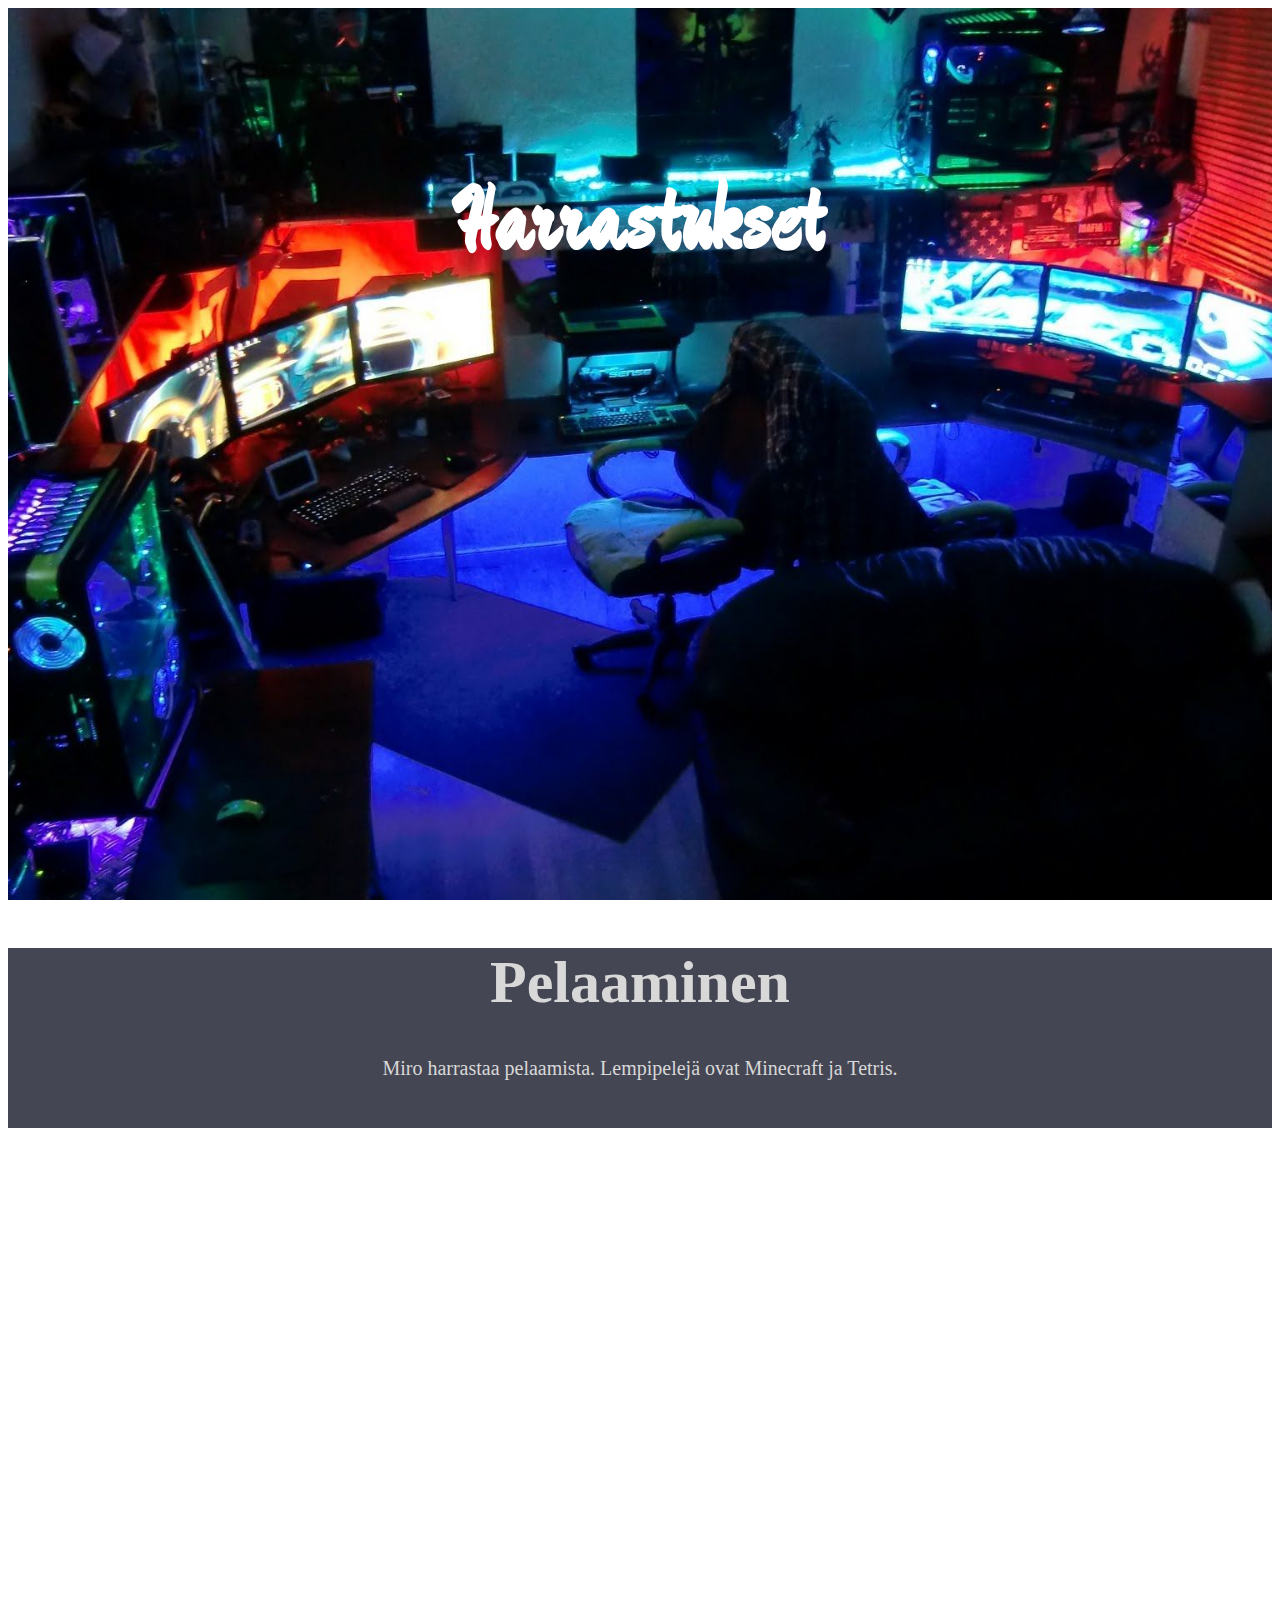
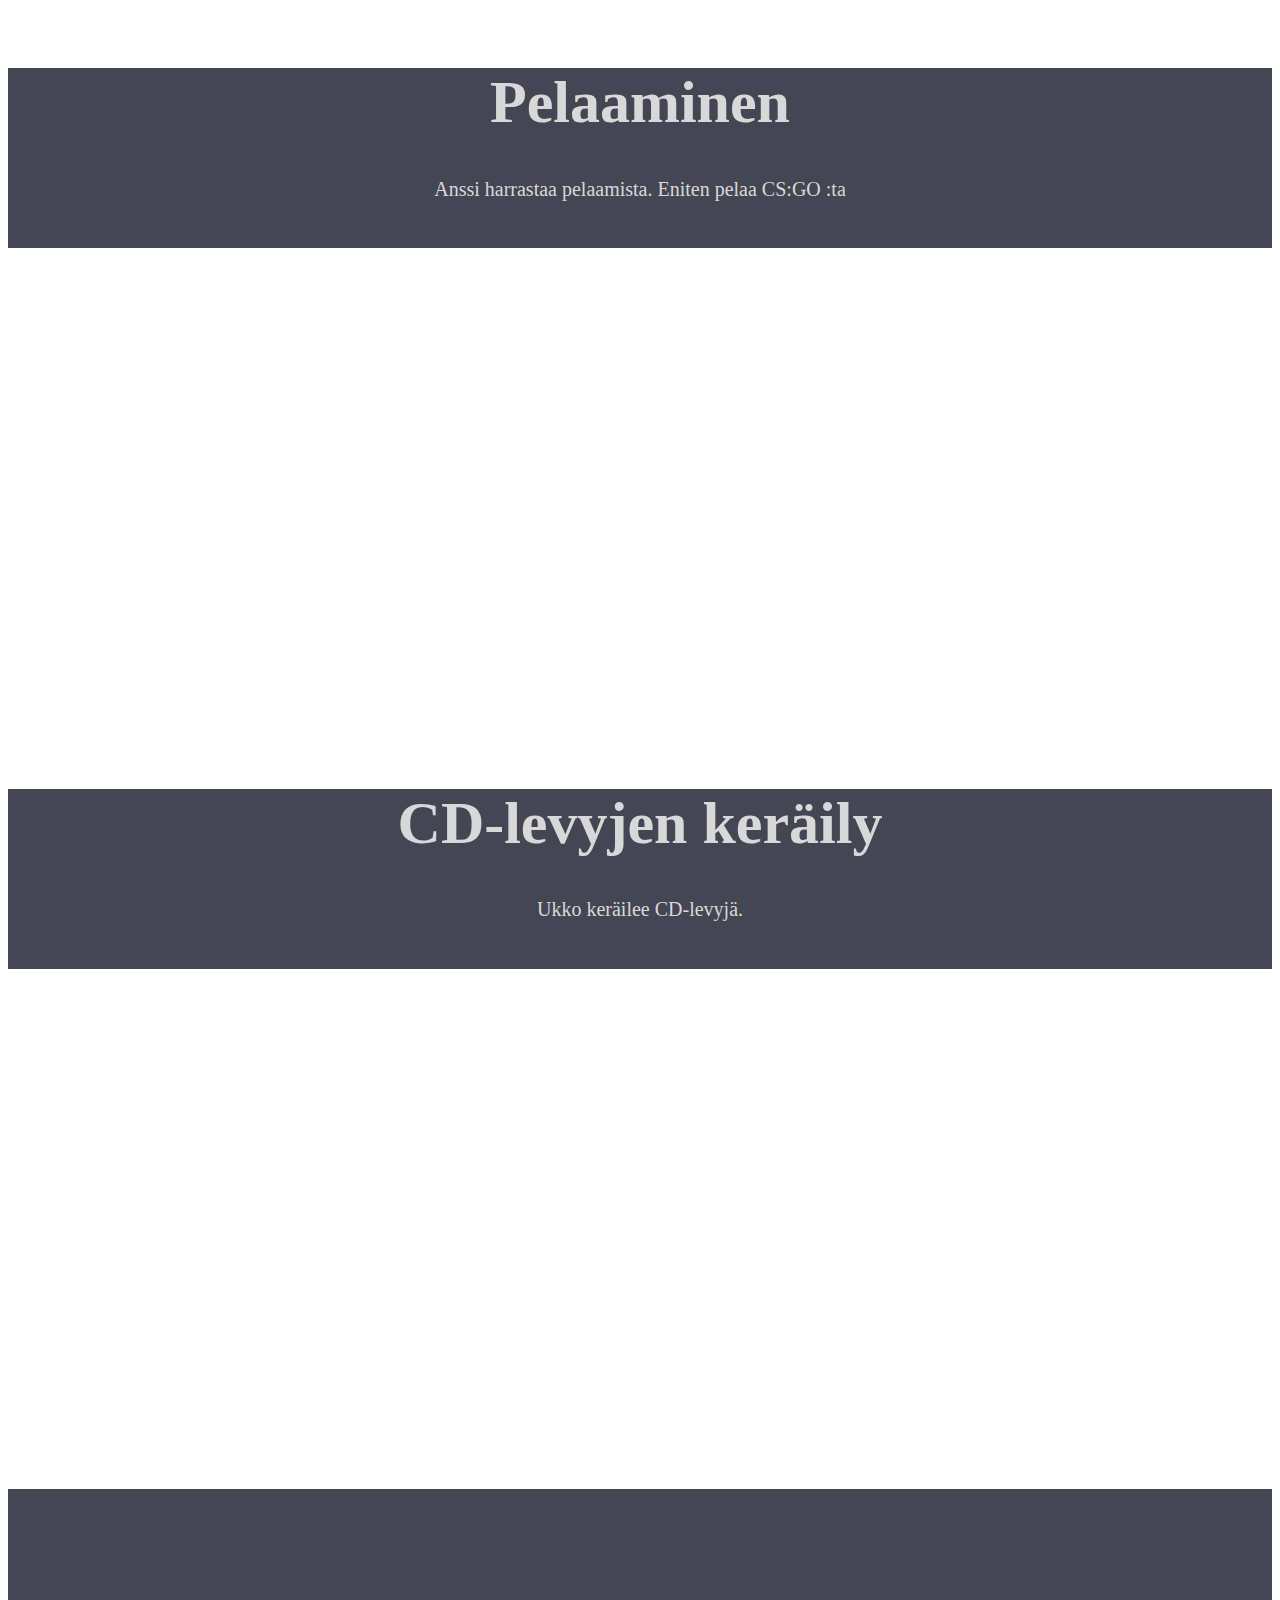
==== index.html @ 721280cd "Lisätty CSS tiedosto ja uudelleen nimetty html tiedosto" ====
<!DOCTYPE html>
<html lang="en">
<head>
  <meta charset="UTF-8">
  <meta name="viewport" content="width=device-width, initial-scale=1.0">
  <meta http-equiv="X-UA-Compatible" content="ie=edge">
  <title>Harrastukset</title>
  <link rel="stylesheet" href="style.css">
</head>
<body>
  <div class="pimg1">
    <div class="ptext">
      <span class="border">
        <h2> Harrastukset </h2>
      </span>
    </div>
  </div>

  <section class="section section-light">
    <h1>Pelaaminen</h1>
    <p>
      Miro harrastaa pelaamista. Lempipelejä ovat Minecraft ja Tetris.
    </p>
  </section>

  <div class="pimg2">
    <div class="ptext">
      <span class="border trans">
       <h3> Minecraft </h3>
      </span>
    </div>
  </div>

  <section class="section section-dark">
    <h1>Pelaaminen</h1>
    <p>
      Anssi harrastaa pelaamista. Eniten pelaa CS:GO :ta
    </p>
  </section>

  <div class="pimg3">
    <div class="ptext">
      <span class="border trans">
        <h3> CS:GO </h3>
      </span>
    </div>
  </div>

  <section class="section section-dark">
    <h1>CD-levyjen keräily</h1>
    <p>
      Ukko keräilee CD-levyjä.
    </p>
  </section>

  <div class="pimg4">
    <div class="ptext">
      <span class="border">
        <h3> CD-levyjen keräily </h3>
      </span>
    </div>
  </div>
  <section class="section section-dark">
    <p>  </p> <!-- Tyhjää elementti jotta <section> näkyisi sivulla -->
  </section>
  <div class="pimg1">
    <div class="ptext">
      <span class="border">
        <h2> Miro, Ukko, Anssi </h2>
      </span>
    </div>
  </div>

</body>
</html>
---- style.css ----
@import url('https://fonts.googleapis.com/css?family=Zhi+Mang+Xing&display=swap');

body, html {
    height: 100%;
  }
  



.pimg1{
    /* The image used */
    background-image: url("gamingsetup.jpg");

    /* Full height */
    height: 100%;

    /* Create the parallax scrolling effect */
    background-attachment: fixed;
    background-position: center;
    background-repeat: no-repeat;
    background-size: cover;
}

/* Miro harrastus */
.pimg2 {
    /* The image used */
    background-image: url("minecraftkuva.jpg");
  
    /* Set a specific height */
    height: 500px;
  
    /* Create the parallax scrolling effect */
    background-attachment: fixed;
    background-position: center;
    background-repeat: no-repeat;
    background-size: cover;
  }

/* Anssi harrastus */
.pimg3 {
    /* The image used */
    background-image: url("Counter-Strike-Global-Offensive.jpg");

    /* Set a specific height */
    height: 500px;

    /* Create the parallax scrolling effect */
    background-attachment: fixed;
    background-position: center;
    background-repeat: no-repeat;
    background-size: cover;
}

/* Ukko harrastus */
.pimg4 {
    /* The image used */
    background-image: url("cdkuva.jpg");
  
    /* Set a specific height */
    height: 500px;
  
    /* Create the parallax scrolling effect */
    background-attachment: fixed;
    background-position: center;
    background-repeat: no-repeat;
    background-size: cover;
  }

.section{
    background-color: #454653;
    height: 20%;
    max-width: 100%;
}

h2{
    text-align: center;
    font-family: 'Zhi Mang Xing';
    font-size: 90px;
}

h1{
    text-align: center;
    font-size: 60px;
    color: rgb(216, 216, 216);
}

p{
    text-align: center;
    font-size: 20px;
    color: rgb(216, 216, 216);
}

.ptext{
    padding-top: 90px;
    text-align: center;
    font-size: 80px;
    color: white;
}
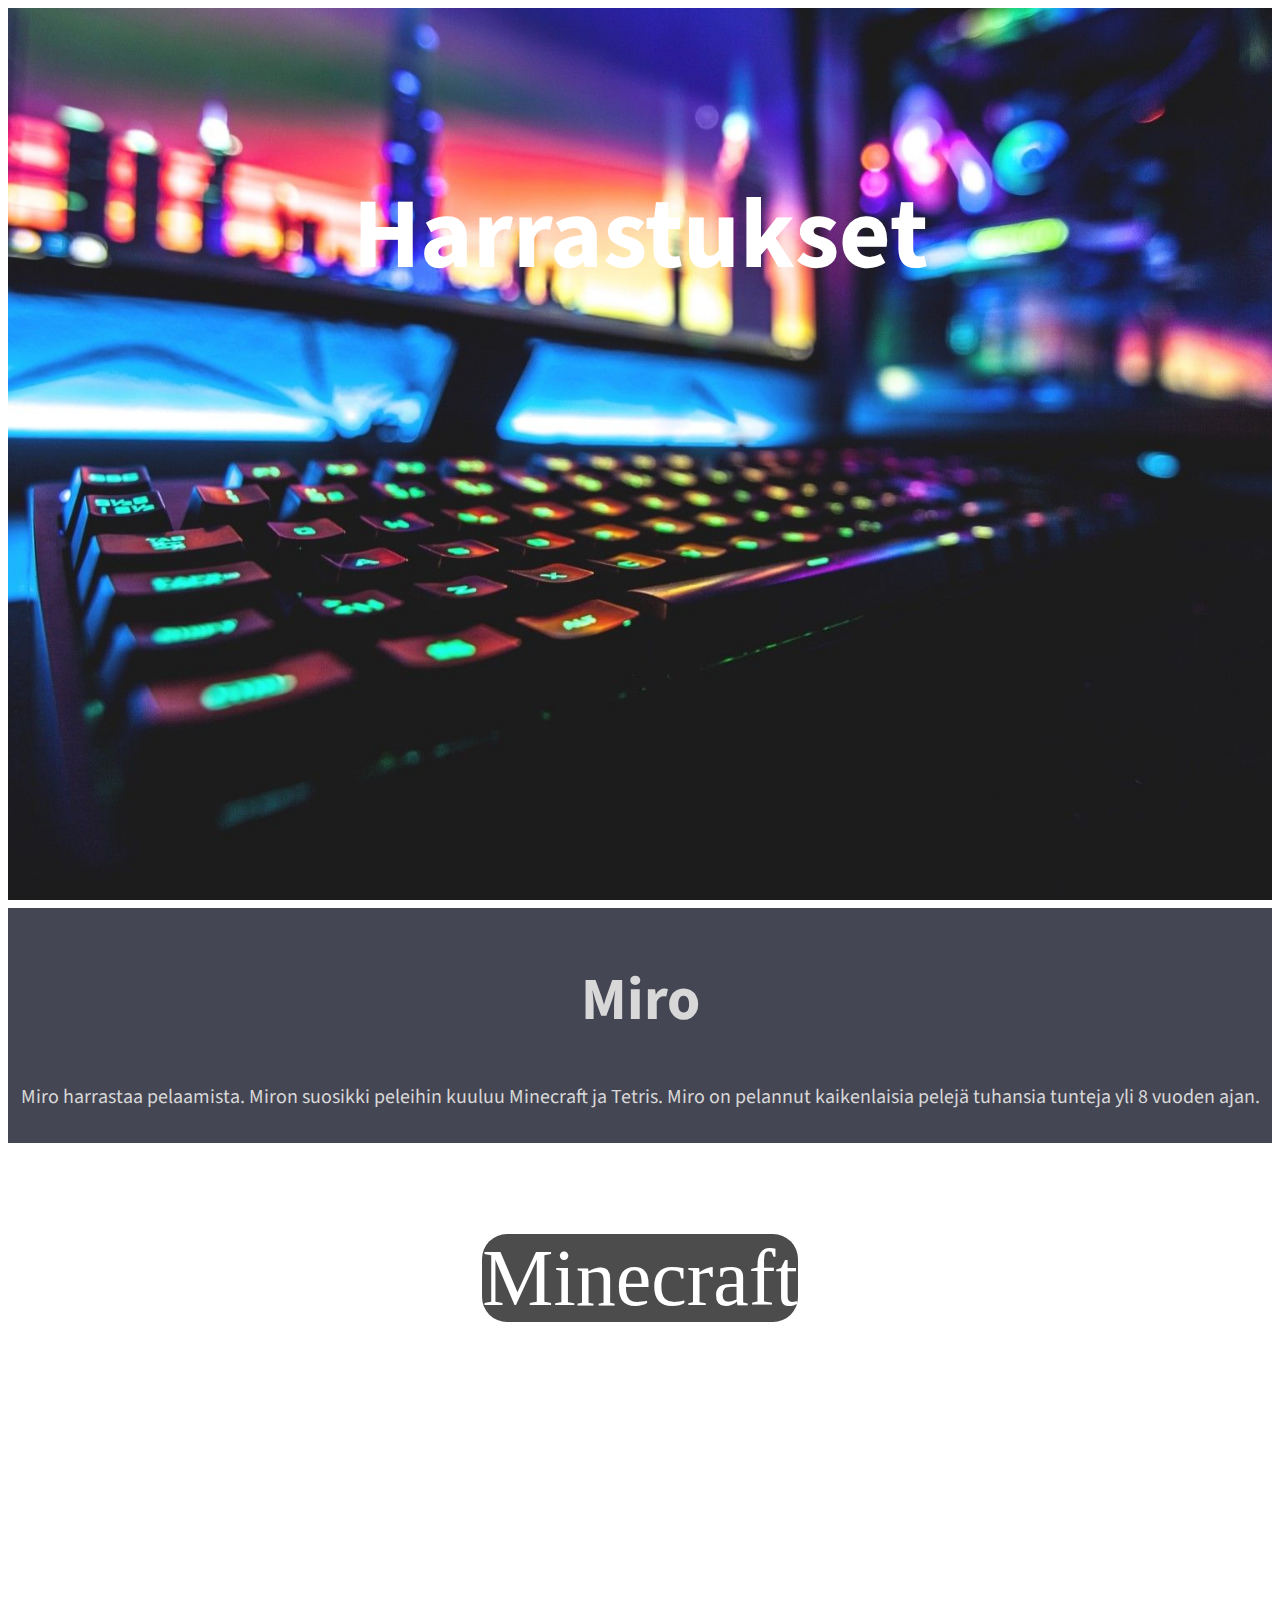
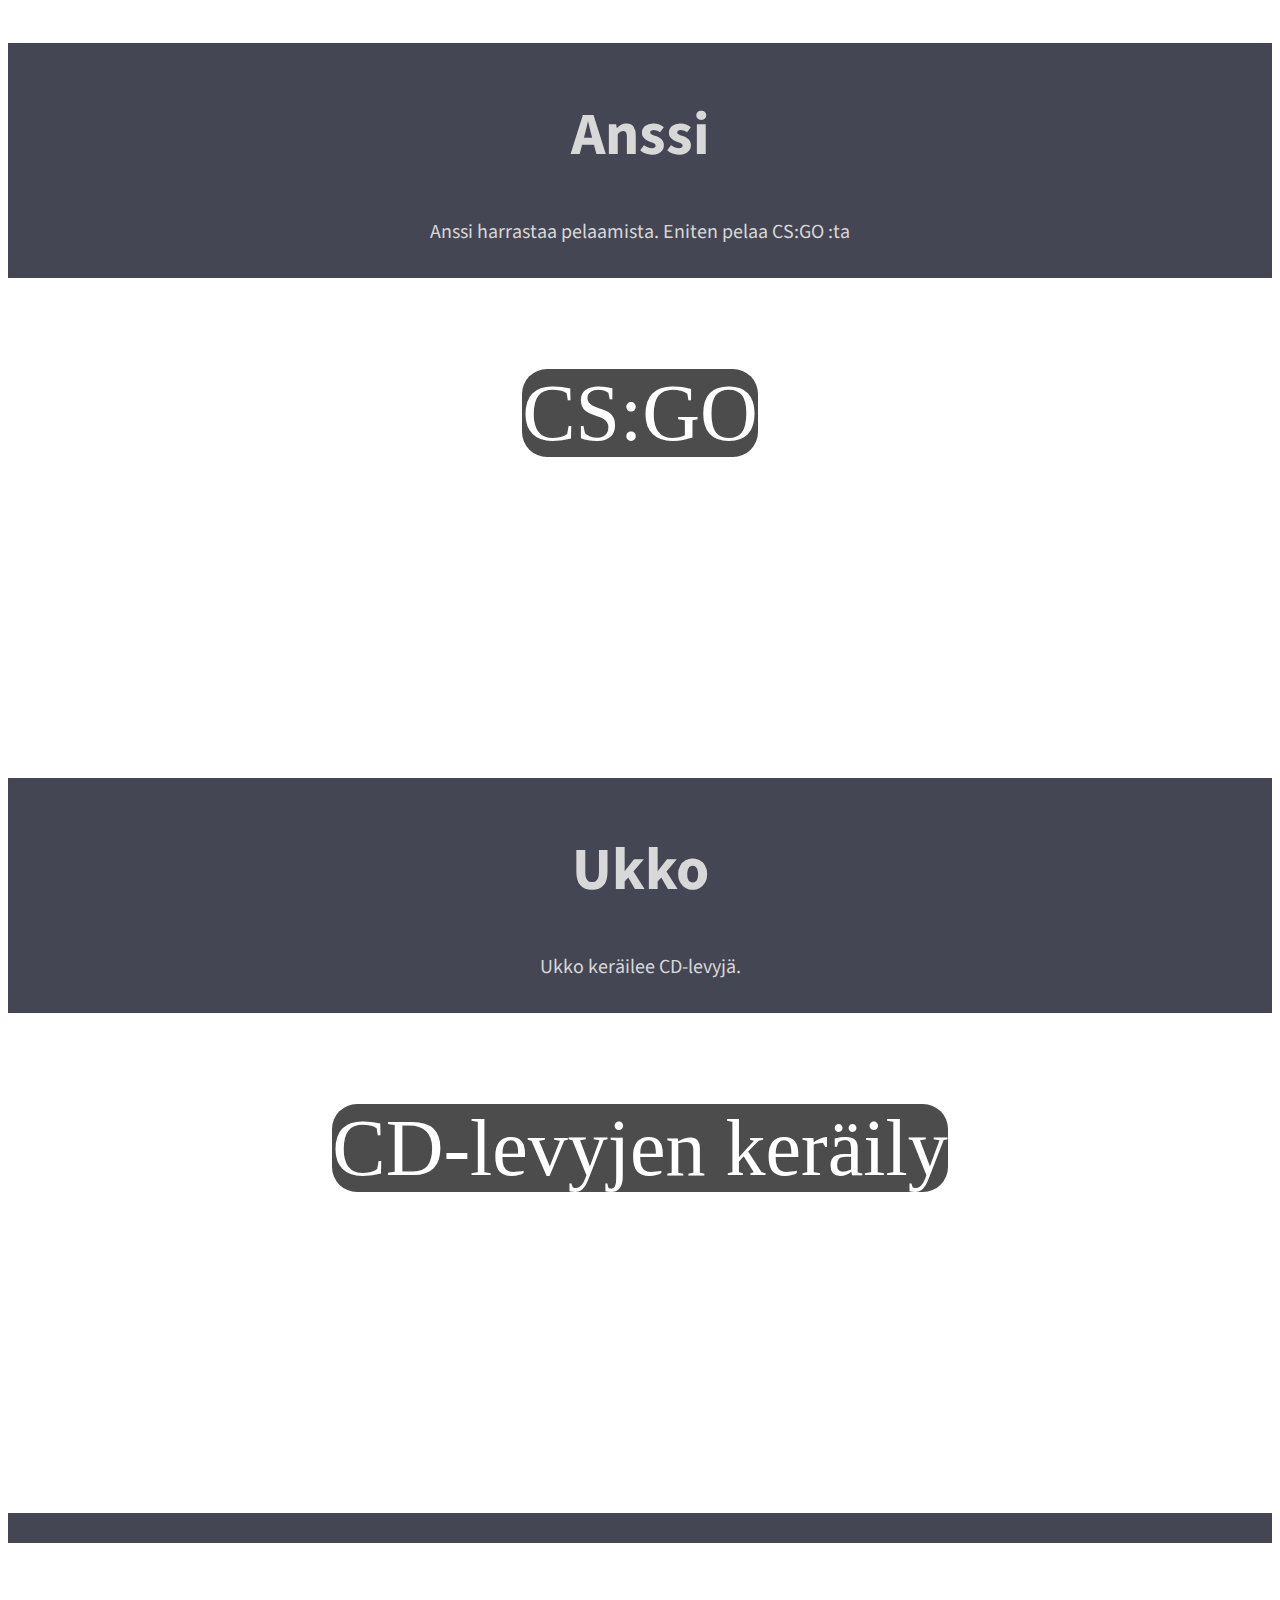
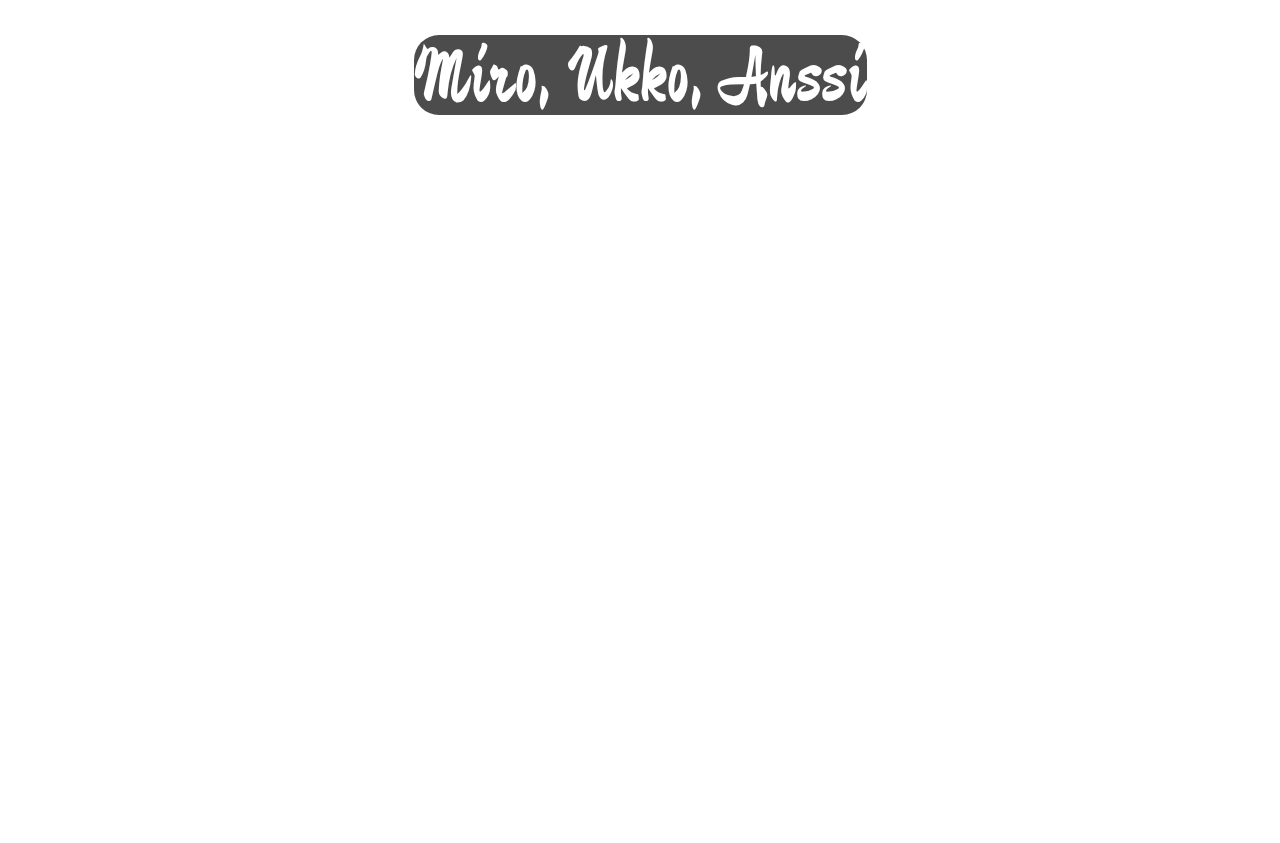
==== commit 12daccd7: "Add files via upload" ====
--- a/index.html
+++ b/index.html
@@ -6,33 +6,39 @@
   <meta http-equiv="X-UA-Compatible" content="ie=edge">
   <title>Harrastukset</title>
   <link rel="stylesheet" href="style.css">
+  <style>
+    @import url('https://fonts.googleapis.com/css?family=Source+Sans+Pro&display=swap');
+  </style>
 </head>
 <body>
+  <style>
+    @import url('https://fonts.googleapis.com/css?family=Source+Sans+Pro&display=swap');
+  </style>
   <div class="pimg1">
     <div class="ptext">
       <span class="border">
-        <h2> Harrastukset </h2>
+        <h1 style="font-size: 100px; color:white;"> Harrastukset </h2>
       </span>
     </div>
   </div>
 
   <section class="section section-light">
-    <h1>Pelaaminen</h1>
+    <h1>Miro</h1>
     <p>
-      Miro harrastaa pelaamista. Lempipelejä ovat Minecraft ja Tetris.
+      Miro harrastaa pelaamista. Miron suosikki peleihin kuuluu Minecraft ja Tetris. Miro on pelannut kaikenlaisia pelejä tuhansia tunteja yli 8 vuoden ajan.
     </p>
   </section>
 
   <div class="pimg2">
     <div class="ptext">
-      <span class="border trans">
-       <h3> Minecraft </h3>
+      <span class="border">
+         Minecraft
       </span>
     </div>
   </div>
 
   <section class="section section-dark">
-    <h1>Pelaaminen</h1>
+    <h1>Anssi</h1>
     <p>
       Anssi harrastaa pelaamista. Eniten pelaa CS:GO :ta
     </p>
@@ -40,14 +46,14 @@
 
   <div class="pimg3">
     <div class="ptext">
-      <span class="border trans">
-        <h3> CS:GO </h3>
+      <span class="border">
+          CS:GO 
       </span>
     </div>
   </div>
 
   <section class="section section-dark">
-    <h1>CD-levyjen keräily</h1>
+    <h1>Ukko</h1>
     <p>
       Ukko keräilee CD-levyjä.
     </p>
@@ -56,17 +62,17 @@
   <div class="pimg4">
     <div class="ptext">
       <span class="border">
-        <h3> CD-levyjen keräily </h3>
+          CD-levyjen keräily 
       </span>
     </div>
   </div>
-  <section class="section section-dark">
+  <section class="section section-dark" style="height: 20px">
     <p>  </p> <!-- Tyhjää elementti jotta <section> näkyisi sivulla -->
   </section>
   <div class="pimg1">
     <div class="ptext">
-      <span class="border">
-        <h2> Miro, Ukko, Anssi </h2>
+      <span class="border" style="font-family: 'Zhi Mang Xing';">
+          Miro, Ukko, Anssi 
       </span>
     </div>
   </div>
--- a/style.css
+++ b/style.css
@@ -1,4 +1,6 @@
 @import url('https://fonts.googleapis.com/css?family=Zhi+Mang+Xing&display=swap');
+@import url('https://fonts.googleapis.com/css?family=Source+Sans+Pro&display=swap');
+
 
 body, html {
     height: 100%;
@@ -9,7 +11,7 @@
 
 .pimg1{
     /* The image used */
-    background-image: url("gamingsetup.jpg");
+    background-image: url("gamingsetupimage.jpg");
 
     /* Full height */
     height: 100%;
@@ -66,28 +68,36 @@
     background-size: cover;
   }
 
+.border{
+    background-color: rgba(0, 0, 0, 0.7);
+    border-radius: 25px;
+}
+
 .section{
+    padding-top: 10px;
     background-color: #454653;
-    height: 20%;
+    height: 25%;
     max-width: 100%;
 }
 
-h2{
-    text-align: center;
-    font-family: 'Zhi Mang Xing';
-    font-size: 90px;
+
+h3{
+    font-family: 'Source Sans Pro', sans-serif;
 }
 
 h1{
     text-align: center;
     font-size: 60px;
     color: rgb(216, 216, 216);
+    font-family: 'Source Sans Pro', sans-serif;
+
 }
 
 p{
     text-align: center;
     font-size: 20px;
     color: rgb(216, 216, 216);
+    font-family: 'Source Sans Pro', sans-serif;
 }
 
 .ptext{
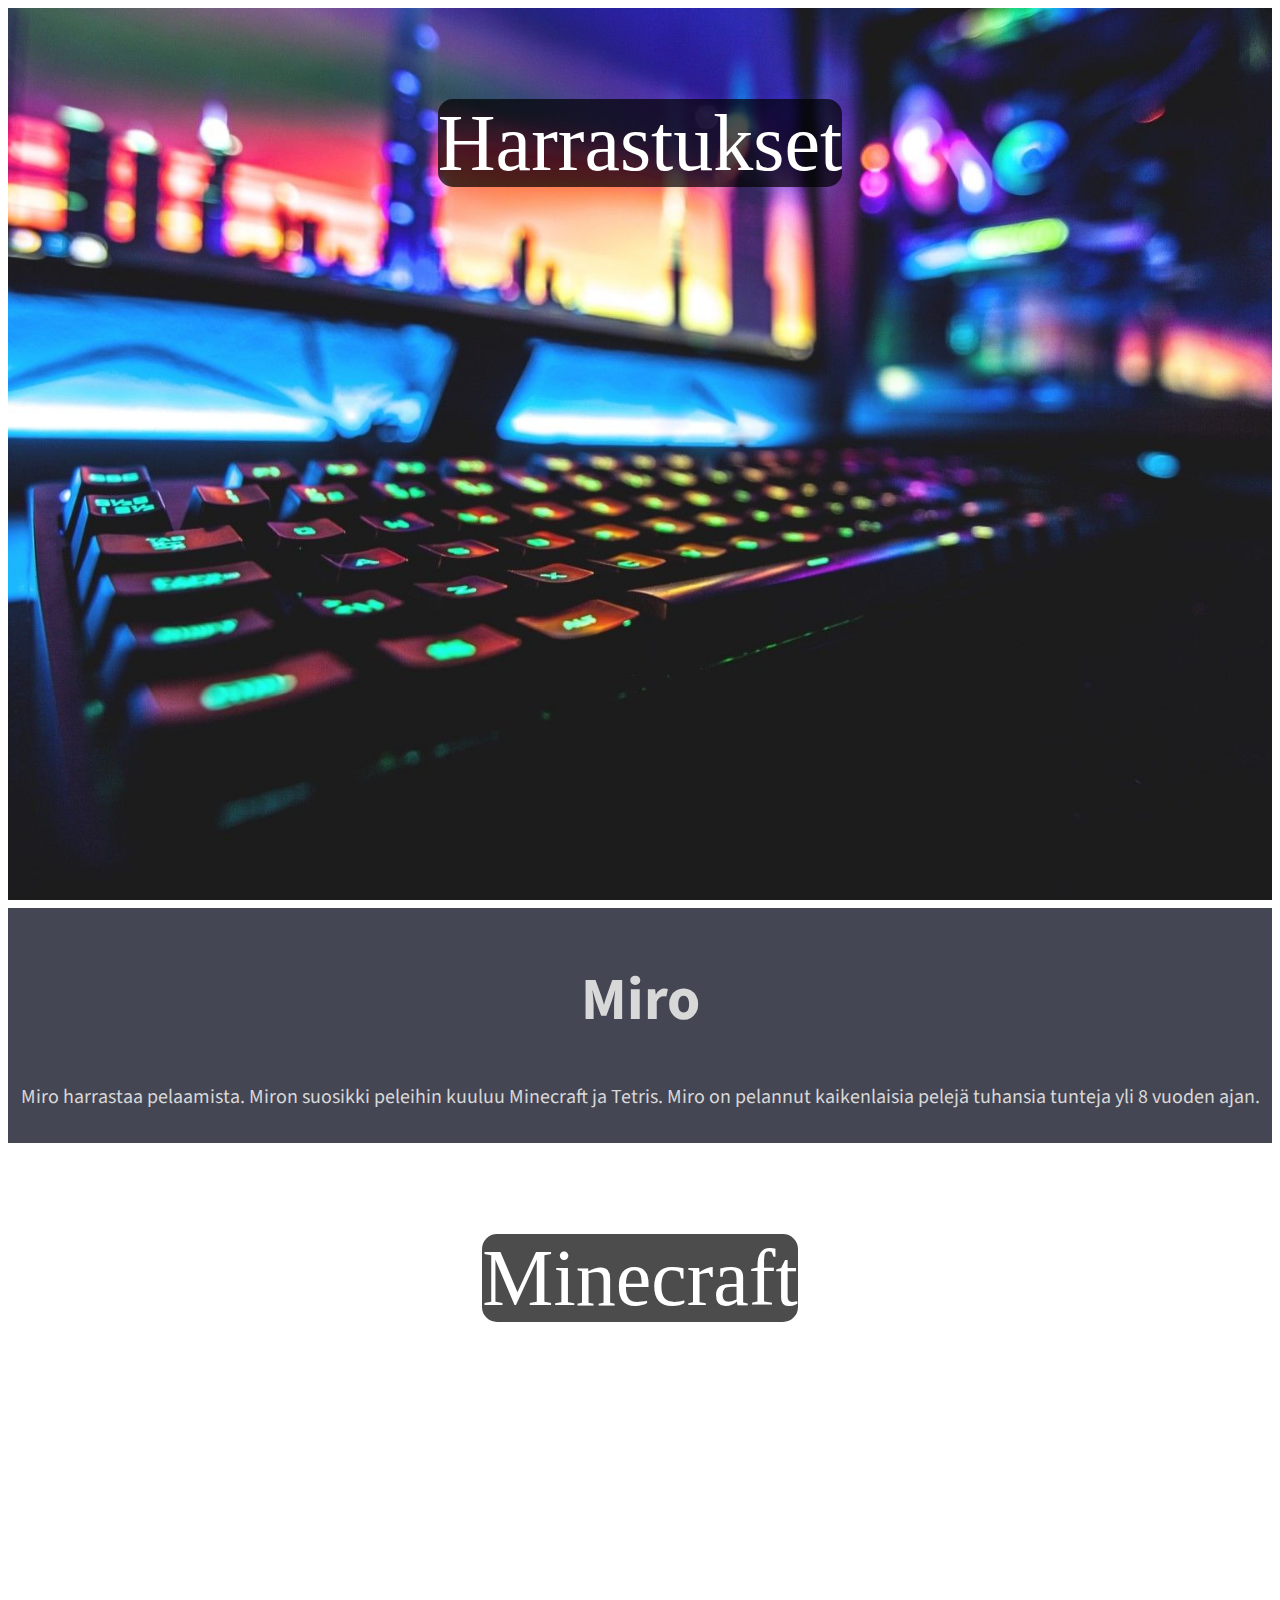
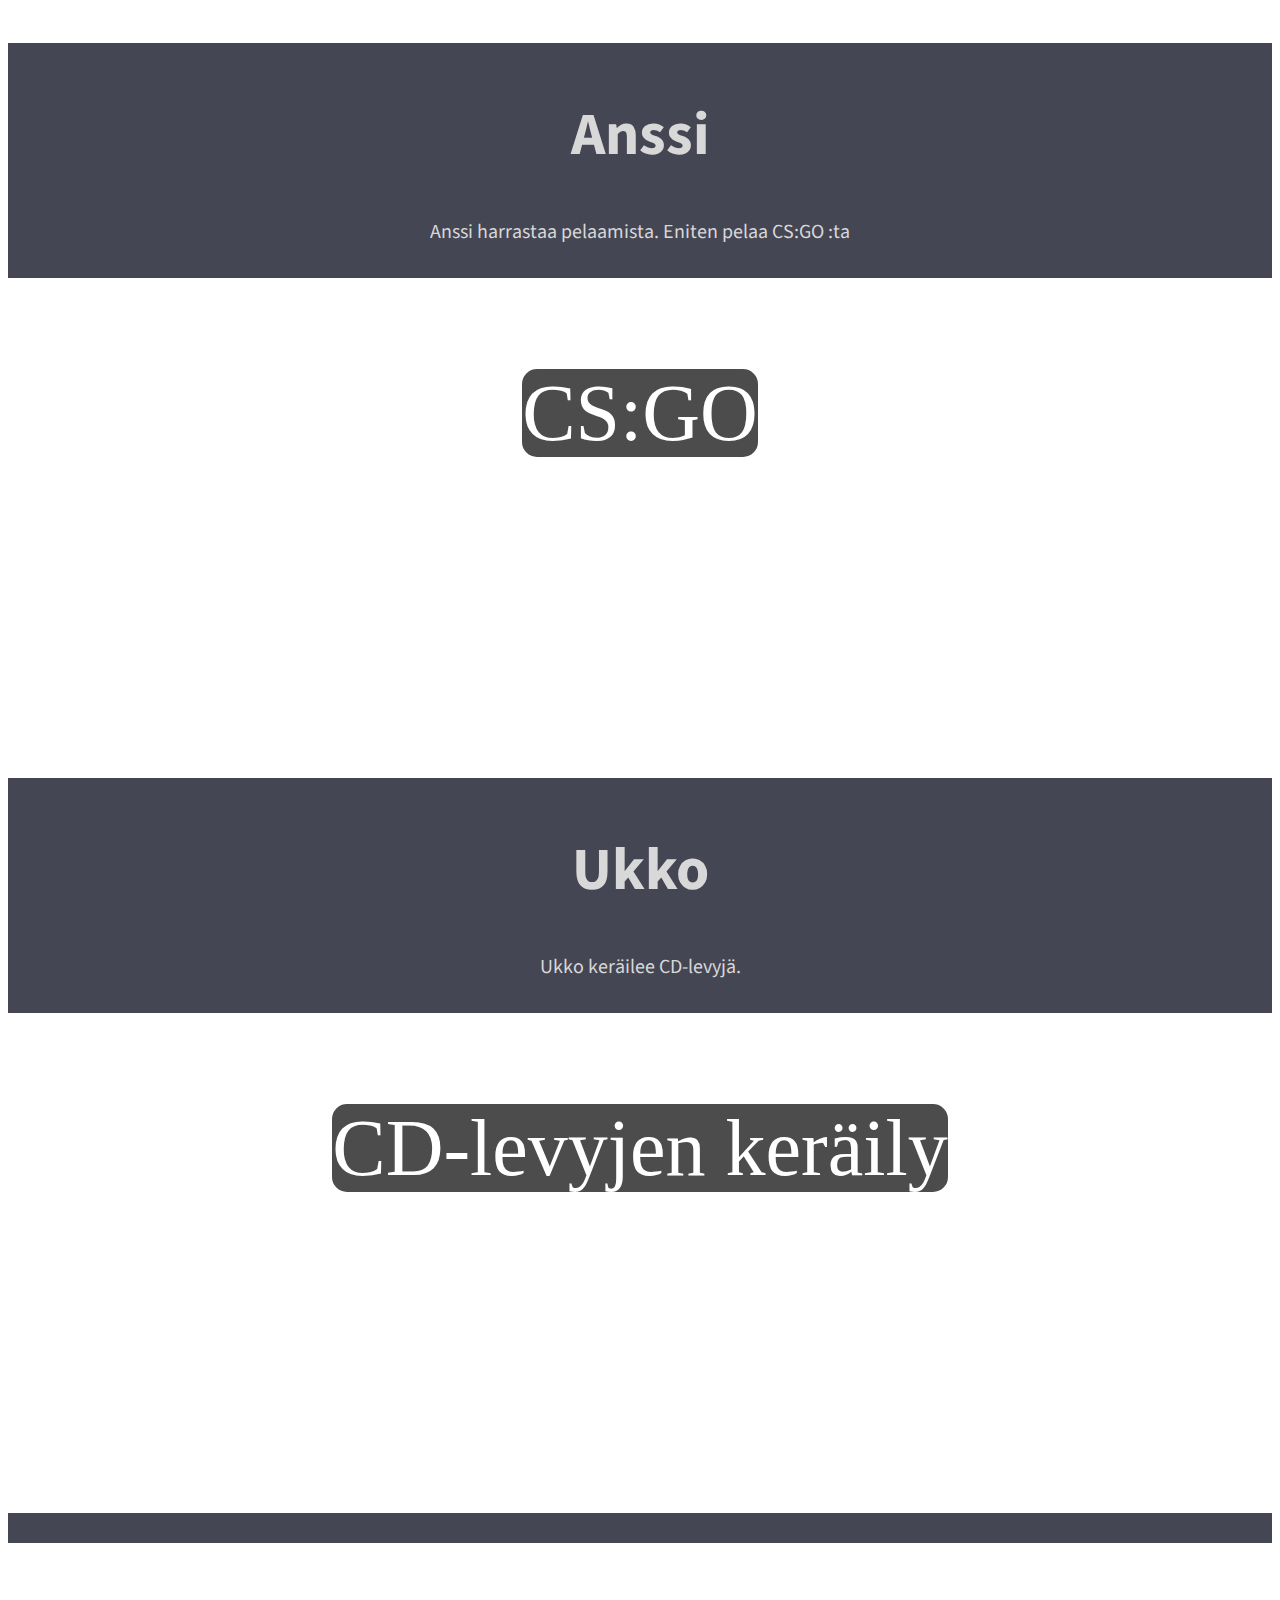
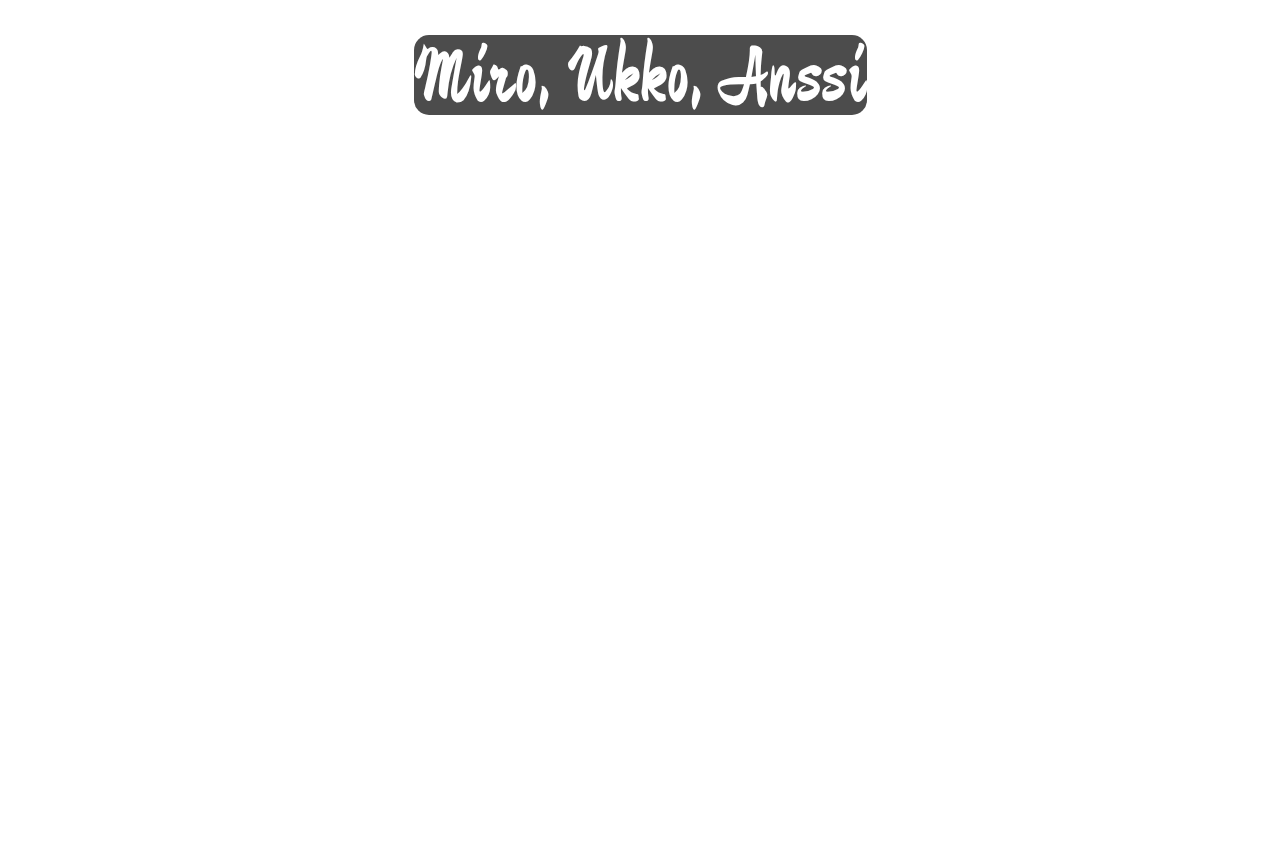
==== commit a5dc6027: "Kommentointi ja tausta teksteille" ====
--- a/index.html
+++ b/index.html
@@ -11,13 +11,10 @@
   </style>
 </head>
 <body>
-  <style>
-    @import url('https://fonts.googleapis.com/css?family=Source+Sans+Pro&display=swap');
-  </style>
   <div class="pimg1">
     <div class="ptext">
       <span class="border">
-        <h1 style="font-size: 100px; color:white;"> Harrastukset </h2>
+        Harrastukset
       </span>
     </div>
   </div>
@@ -47,7 +44,7 @@
   <div class="pimg3">
     <div class="ptext">
       <span class="border">
-          CS:GO 
+          CS:GO
       </span>
     </div>
   </div>
@@ -62,7 +59,7 @@
   <div class="pimg4">
     <div class="ptext">
       <span class="border">
-          CD-levyjen keräily 
+          CD-levyjen keräily
       </span>
     </div>
   </div>
@@ -72,10 +69,10 @@
   <div class="pimg1">
     <div class="ptext">
       <span class="border" style="font-family: 'Zhi Mang Xing';">
-          Miro, Ukko, Anssi 
+          Miro, Ukko, Anssi
       </span>
     </div>
   </div>
 
 </body>
-</html>+</html>
--- a/style.css
+++ b/style.css
@@ -1,3 +1,7 @@
+/*
+Import required fonts
+*/
+
 @import url('https://fonts.googleapis.com/css?family=Zhi+Mang+Xing&display=swap');
 @import url('https://fonts.googleapis.com/css?family=Source+Sans+Pro&display=swap');
 
@@ -5,7 +9,7 @@
 body, html {
     height: 100%;
   }
-  
+
 
 
 
@@ -27,10 +31,10 @@
 .pimg2 {
     /* The image used */
     background-image: url("minecraftkuva.jpg");
-  
+
     /* Set a specific height */
     height: 500px;
-  
+
     /* Create the parallax scrolling effect */
     background-attachment: fixed;
     background-position: center;
@@ -57,10 +61,10 @@
 .pimg4 {
     /* The image used */
     background-image: url("cdkuva.jpg");
-  
+
     /* Set a specific height */
     height: 500px;
-  
+
     /* Create the parallax scrolling effect */
     background-attachment: fixed;
     background-position: center;
@@ -68,41 +72,40 @@
     background-size: cover;
   }
 
+/* Add a darkened background to the text inside the images */
 .border{
-    background-color: rgba(0, 0, 0, 0.7);
-    border-radius: 25px;
+    background-color: rgba(0, 0, 0, 0.7); /* Change the color of the background to black with 70% opacity*/
+    border-radius: 15px; /* Make the corners round */
 }
 
+/* Section where the information about hobbies is in */
 .section{
-    padding-top: 10px;
-    background-color: #454653;
-    height: 25%;
-    max-width: 100%;
+    padding-top: 10px; /* Add padding on the top to make it more aligned vertically */
+    background-color: #454653; /* Change the background color of the selection to dark grey */
+    height: 25%; /* Make the height of the section 25% of the screen height */
+    max-width: 100%; /* Define max width so it doesn't stretch outside of the screen */
 }
 
-
-h3{
-    font-family: 'Source Sans Pro', sans-serif;
-}
-
+/* Title inside of section */
 h1{
-    text-align: center;
-    font-size: 60px;
-    color: rgb(216, 216, 216);
-    font-family: 'Source Sans Pro', sans-serif;
+    text-align: center; /* Make the text aligned to the center horizontally */
+    font-size: 60px; /* Change the size of the text to 60px */
+    color: rgb(216, 216, 216); /* Change the color of the text to bit darker white/super light gray */
+    font-family: 'Source Sans Pro', sans-serif; /* Change the default font to something nicer */
 
 }
 
+/* Description of sections */
 p{
-    text-align: center;
-    font-size: 20px;
-    color: rgb(216, 216, 216);
-    font-family: 'Source Sans Pro', sans-serif;
+    text-align: center; /* Make the text aligned to the center horizontally */
+    font-size: 20px; /* Change the size of the text to 20px */
+    color: rgb(216, 216, 216); /* Change the color of the text to bit darker white/super light gray */
+    font-family: 'Source Sans Pro', sans-serif; /* Change the default font to something nicer */
 }
 
 .ptext{
-    padding-top: 90px;
-    text-align: center;
-    font-size: 80px;
-    color: white;
-}+    padding-top: 90px; /* Add padding to the top so the text would be more down vertically*/
+    text-align: center; /* Make the text aligned to the center horizontally */
+    font-size: 80px; /* Change the size of the text to 90px */
+    color: white; /* Change the color to white */
+}
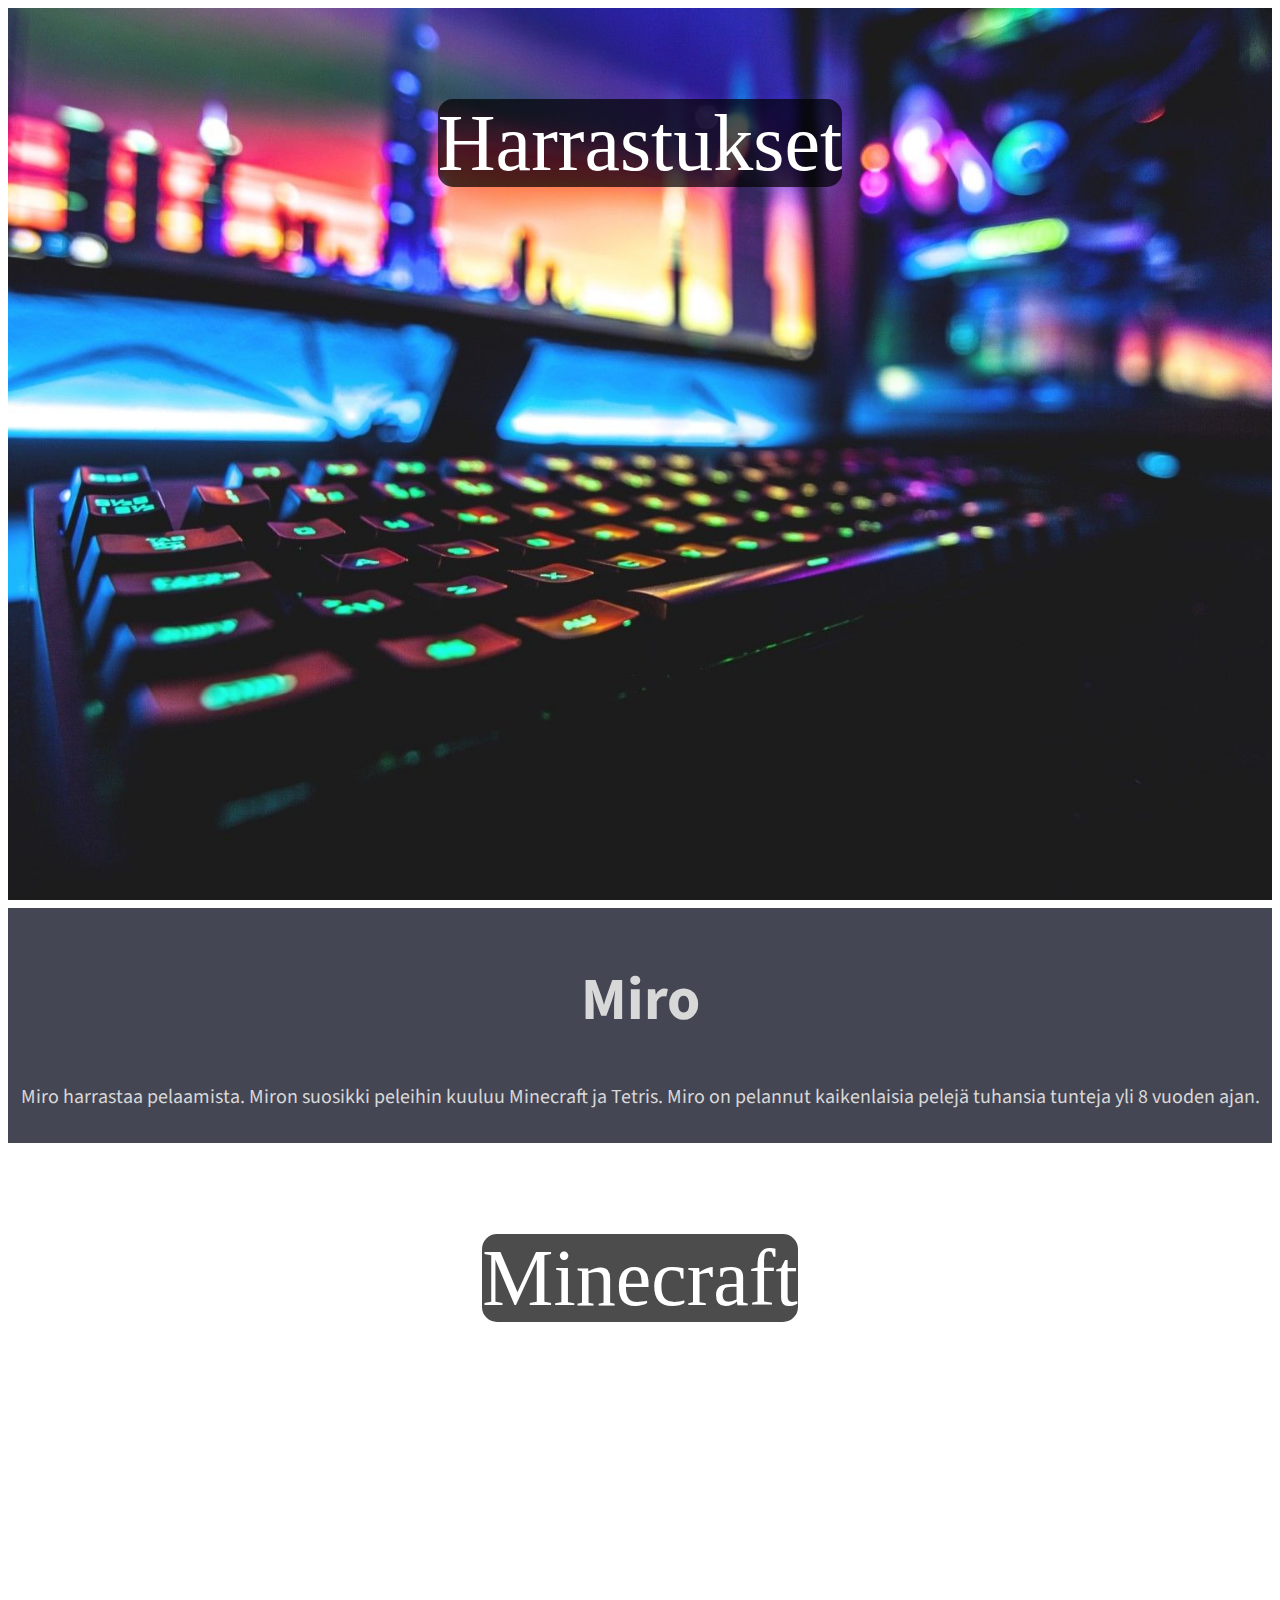
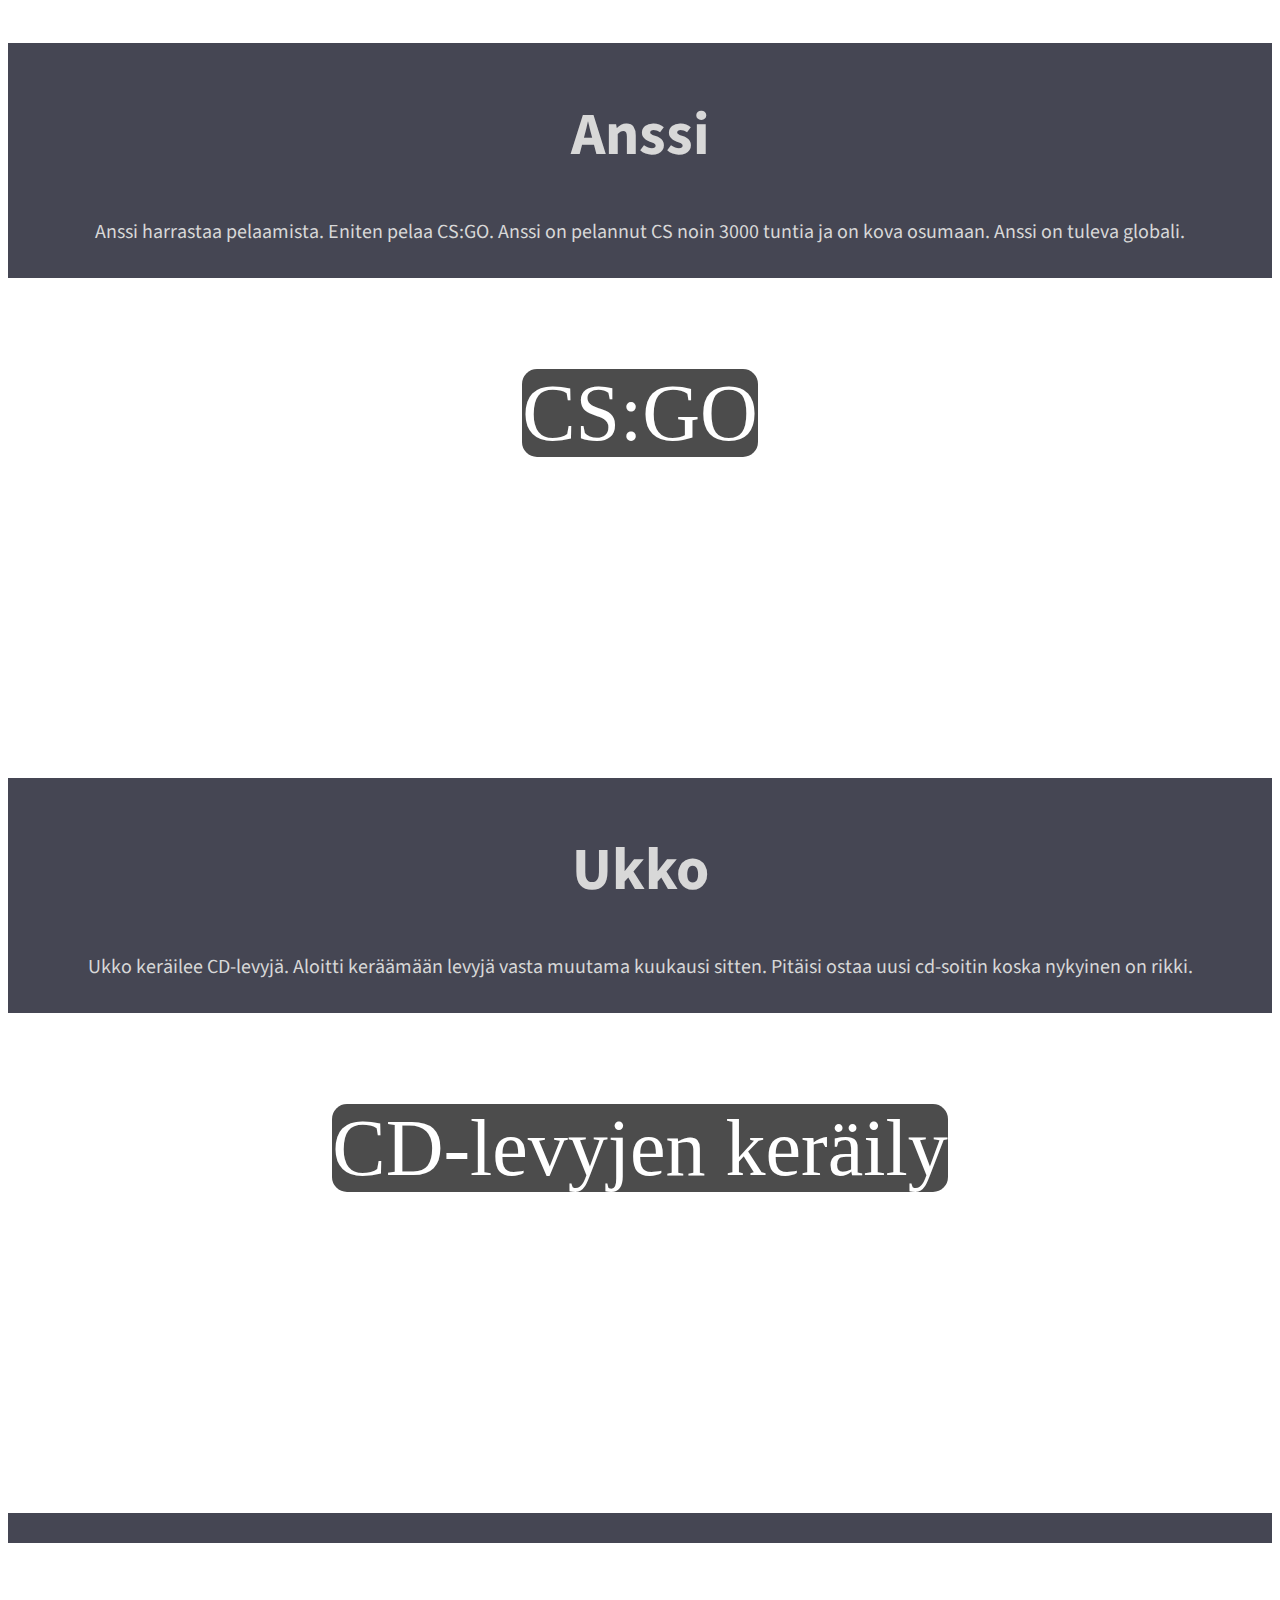
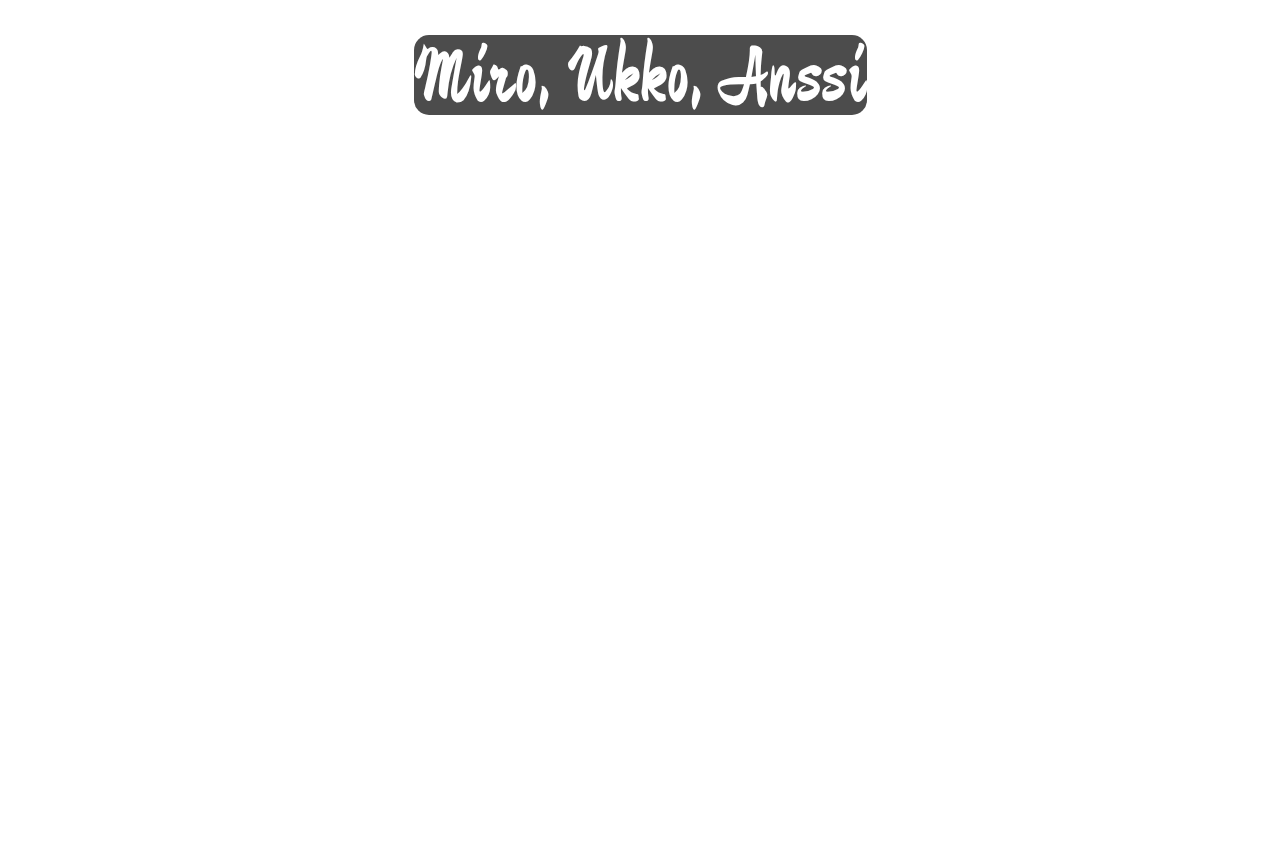
==== commit 53c48a00: "Add files via upload" ====
--- a/index.html
+++ b/index.html
@@ -37,7 +37,7 @@
   <section class="section section-dark">
     <h1>Anssi</h1>
     <p>
-      Anssi harrastaa pelaamista. Eniten pelaa CS:GO :ta
+      Anssi harrastaa pelaamista. Eniten pelaa CS:GO. Anssi on pelannut CS noin 3000 tuntia ja on kova osumaan. Anssi on tuleva globali.
     </p>
   </section>
 
@@ -52,7 +52,7 @@
   <section class="section section-dark">
     <h1>Ukko</h1>
     <p>
-      Ukko keräilee CD-levyjä.
+      Ukko keräilee CD-levyjä. Aloitti keräämään levyjä vasta muutama kuukausi sitten. Pitäisi ostaa uusi cd-soitin koska nykyinen on rikki.
     </p>
   </section>
 
